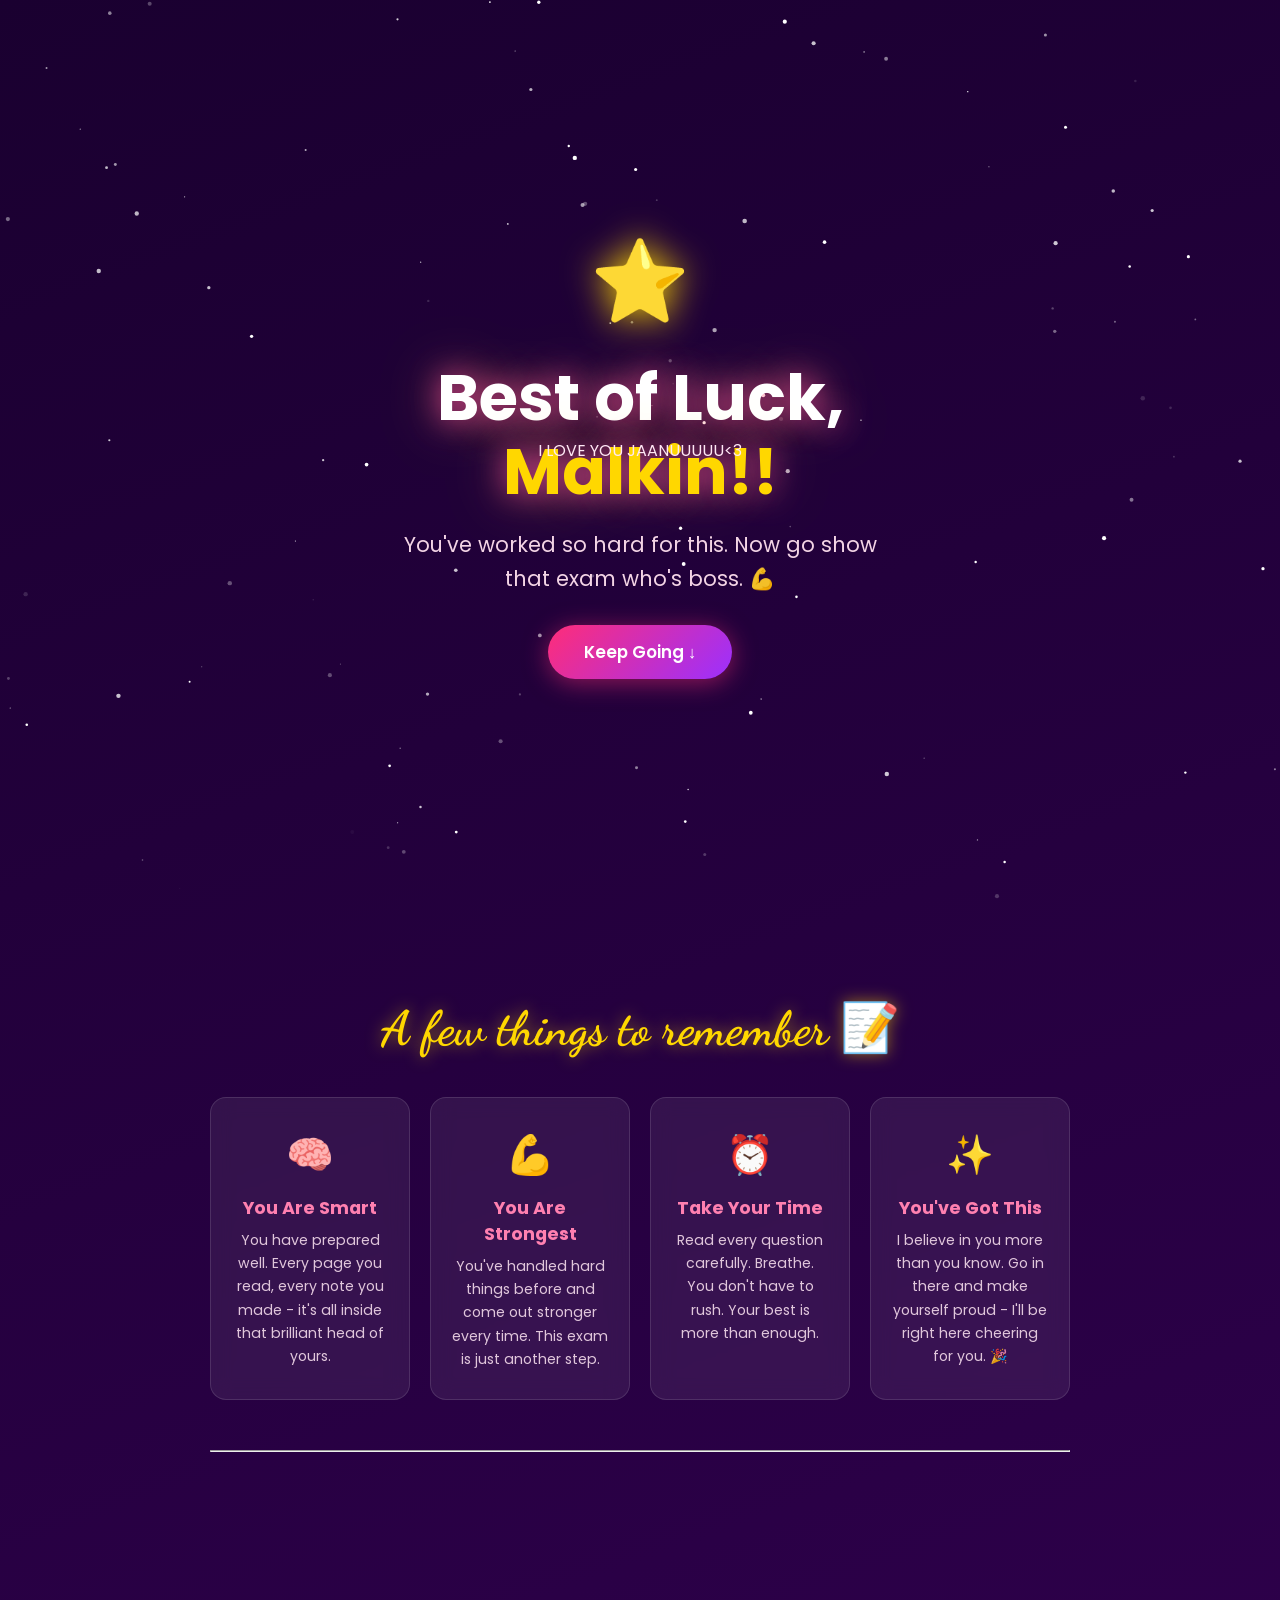
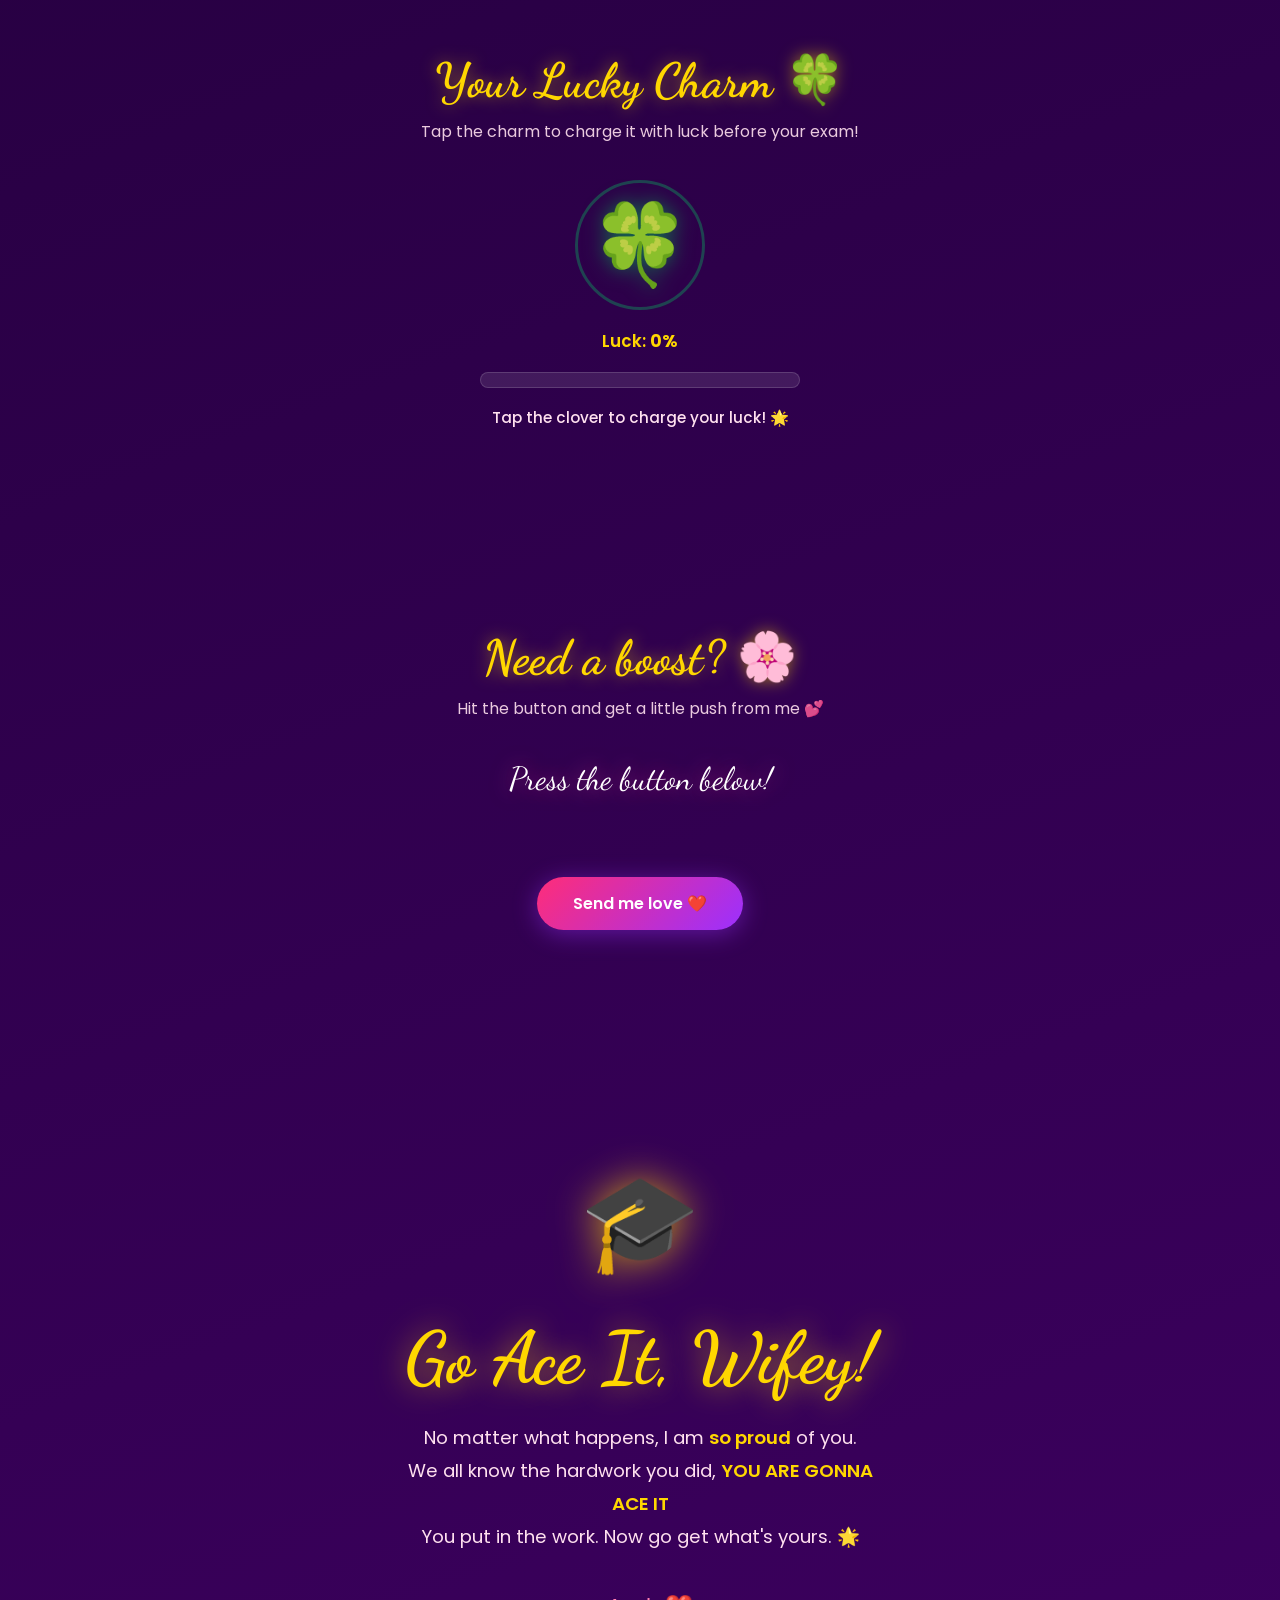
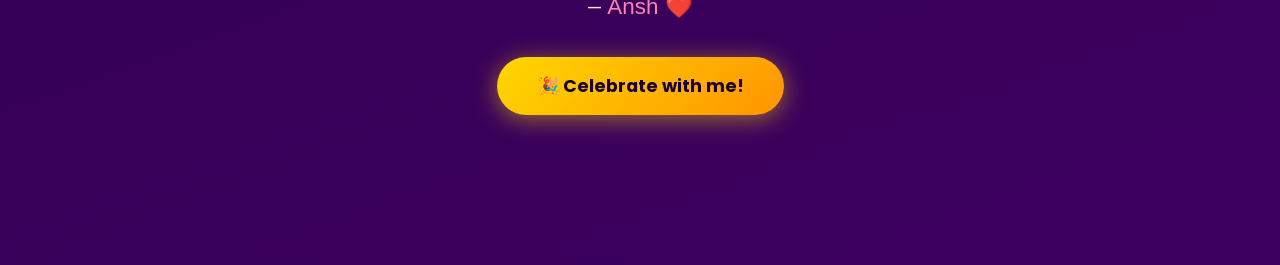
==== best.html @ 05c7c877 "SORRY DEVIJI🥺" ====
<!DOCTYPE html>
<html lang="en">
<head>
  <meta charset="UTF-8"/>
  <meta name="viewport" content="width=device-width, initial-scale=1.0"/>
  <title>Best of Luck, Wifey! 🌟</title>
  <link rel="preconnect" href="https://fonts.googleapis.com">
  <link rel="preconnect" href="https://fonts.gstatic.com" crossorigin>
  <link href="https://fonts.googleapis.com/css2?family=Dancing+Script:wght@600;700&family=Poppins:wght@400;600;700&display=swap" rel="stylesheet">
  <link rel="stylesheet" href="best.css"/>
</head>
<body>

  <canvas id="bgCanvas"></canvas>

  <section class="hero" id="hero">
    <div class="hero-inner">
      <div class="star-burst" aria-hidden="true">⭐</div>
      <h1 class="hero-title">Best of Luck,<br/><span class="wifey-name">Malkin!!</span></h1>
      <p class="hero-sub">You've worked so hard for this. Now go show that exam who's boss. 💪</p>
      <button class="scroll-btn" id="scrollBtn" aria-label="Continue">
        Keep Going ↓
      </button>
    </div>
  </section>

  <section class="cards-section" id="cardsSection">
    <h2 class="section-heading">A few things to remember 📝</h2>
    <div class="cards-grid">

      <div class="card" data-delay="0">
        <div class="card-icon">🧠</div>
        <h3>You Are Smart</h3>
        <p>You have prepared well. Every page you read, every note you made - it's all inside that brilliant head of yours.</p>
      </div>

      <div class="card" data-delay="150">
        <div class="card-icon">💪</div>
        <h3>You Are Strongest</h3>
        <p>You've handled hard things before and come out stronger every time. This exam is just another step.</p>
      </div>

      <div class="card" data-delay="300">
        <div class="card-icon">⏰</div>
        <h3>Take Your Time</h3>
        <p>Read every question carefully. Breathe. You don't have to rush. Your best is more than enough.</p>
      </div>

      <div class="card" data-delay="450">
        <div class="card-icon">✨</div>
        <h3>You've Got This</h3>
        <p>I believe in you more than you know. Go in there and make yourself proud - I'll be right here cheering for you. 🎉</p>
      </div>
    </div><br><br>
    <div class='love'>I LOVE YOU JAANUUUUU<3</div>
    <hr>
  </section>

  <section class="charm-section" id="charmSection">
    <h2 class="section-heading">Your Lucky Charm 🍀</h2>
    <p class="charm-desc">Tap the charm to charge it with luck before your exam!</p>

    <div class="charm-area">
      <button class="charm-btn" id="charmBtn" aria-label="Tap for luck">
        <span class="charm-emoji" id="charmEmoji">🍀</span>
        <span class="charm-ring" id="charmRing"></span>
      </button>
      <p class="charge-label" id="chargeLabel">Luck: <strong id="chargePct">0%</strong></p>
      <div class="charge-bar-wrap">
        <div class="charge-bar" id="chargeBar"></div>
      </div>
      <p class="charge-msg" id="chargeMsg">Tap the clover to charge your luck! 🌟</p>
    </div>
  </section>

  <section class="affirmation-section" id="affirmSection">
    <h2 class="section-heading">Need a boost? 🌸</h2>
    <p class="affirmation-desc">Hit the button and get a little push from me 💕</p>

    <div class="affirmation-box">
      <p class="affirmation-text" id="affirmText">Press the button below!</p>
      <button class="affirmation-btn" id="affirmBtn">Send me love ❤️</button>
    </div>
  </section>

  <section class="sendoff-section" id="sendoffSection">
    <div class="sendoff-inner">
      <div class="sendoff-emoji" aria-hidden="true">🎓</div>
      <h2 class="sendoff-title">Go Ace It, Wifey!</h2>
      <p class="sendoff-msg">
        No matter what happens, I am <em>so proud</em> of you.<br/>
        We all know the hardwork you did, <em>YOU ARE GONNA ACE IT</em><br/>
        You put in the work. Now go get what's yours. 🌟<br/><br/>
        — <span class="ansh-sign">Ansh ❤️</span>
      </p>
      <button class="confetti-btn" id="confettiBtn">🎉 Celebrate with me!</button>
    </div>
  </section>

  <canvas id="confettiCanvas"></canvas>

  <script src="best.js"></script>
</body>
</html>
---- best.css ----
*, *::before, *::after { box-sizing: border-box; margin: 0; padding: 0; }

:root {
  --pink:       #ff2d78;
  --pink-light: #ff80b0;
  --pink-pale:  #ffe0ef;
  --gold:       #ffd700;
  --purple:     #9b30ff;
  --bg-from:    #1a0030;
  --bg-to:      #3d0060;
  --white:      #ffffff;
  --text-light: #ffe8f5;
  --card-bg:    rgba(255,255,255,0.07);
  --radius:     16px;
  --transition: 0.3s cubic-bezier(0.16,1,0.3,1);
}

html { scroll-behavior: smooth; }

body {
  font-family: 'Poppins', sans-serif;
  background: linear-gradient(160deg, var(--bg-from), var(--bg-to));
  min-height: 100vh;
  color: var(--text-light);
  overflow-x: hidden;
}

#bgCanvas {
  position: fixed;
  inset: 0;
  width: 100%; height: 100%;
  pointer-events: none;
  z-index: 0;
}

section {
  position: relative;
  z-index: 1;
}

.hero {
  min-height: 100vh;
  display: flex;
  align-items: center;
  justify-content: center;
  text-align: center;
  padding: 40px 20px;
}

.hero-inner {
  display: flex;
  flex-direction: column;
  align-items: center;
  gap: 20px;
}

.star-burst {
  font-size: clamp(3rem, 12vw, 5rem);
  animation: starSpin 4s linear infinite;
  display: inline-block;
  filter: drop-shadow(0 0 18px gold);
}

@keyframes starSpin {
  0%   { transform: rotate(0deg) scale(1); }
  50%  { transform: rotate(180deg) scale(1.2); }
  100% { transform: rotate(360deg) scale(1); }
}

.hero-title {
  font-family: 'Dancing Script', ;
  font-size: clamp(1.8rem, 5vw, 5.5rem);
  font-weight: 700;
  line-height: 1.15;
  color: var(--white);
  text-shadow: 0 0 30px rgba(255,80,160,0.8), 0 0 60px rgba(255,215,0,0.4);
  animation: titleGlow 3s ease-in-out infinite alternate;
}

.love {
  position: fixed;
  top: 50%;
  left: 50%;
  transform: translate(-50%, -50%);
  z-index: 10;
  display: flex;
  justify-content: center;
  align-items: center;
  text-align: center;
  pointer-events: none;
  animation: heartbeat 1.2s ease-in-out infinite;
}

@keyframes heartbeat {
  0%   { transform: translate(-50%, -50%) scale(1);    }
  14%  { transform: translate(-50%, -50%) scale(1.18); }
  28%  { transform: translate(-50%, -50%) scale(1);    }
  42%  { transform: translate(-50%, -50%) scale(1.12); }
  70%  { transform: translate(-50%, -50%) scale(1);    }
  100% { transform: translate(-50%, -50%) scale(1);    }
}

@keyframes titleGlow {
  from { text-shadow: 0 0 20px rgba(255,80,160,0.7), 0 0 40px rgba(255,215,0,0.3); }
  to   { text-shadow: 0 0 40px rgba(255,80,160,1),   0 0 80px rgba(255,215,0,0.7); }
}

.wifey-name {
  color: var(--gold);
  display: block;
}

.hero-sub {
  font-size: clamp(1rem, 3.5vw, 1.3rem);
  color: var(--pink-pale);
  max-width: 520px;
  line-height: 1.6;
  opacity: 0.95;
}

.scroll-btn {
  margin-top: 10px;
  background: linear-gradient(135deg, var(--pink), var(--purple));
  color: white;
  border: none;
  border-radius: 50px;
  padding: 14px 36px;
  font-size: 1.05rem;
  font-family: 'Poppins', sans-serif;
  font-weight: 600;
  cursor: pointer;
  box-shadow: 0 4px 24px rgba(255,45,120,0.5);
  transition: transform var(--transition), box-shadow var(--transition);
  animation: btnBounce 2s ease-in-out infinite;
}

@keyframes btnBounce {
  0%,100% { transform: translateY(0); }
  50%      { transform: translateY(-6px); }
}

.scroll-btn:hover, .scroll-btn:active {
  transform: scale(1.08) translateY(-3px);
  box-shadow: 0 8px 32px rgba(255,45,120,0.7);
}

/* ══ SECTION HEADING ══ */
.section-heading {
  font-family: 'Dancing Script', cursive;
  font-size: clamp(2rem, 6vw, 3rem);
  text-align: center;
  color: var(--gold);
  text-shadow: 0 0 16px rgba(255,215,0,0.5);
  margin-bottom: 10px;
}

/* ══ CARDS SECTION ══ */
.cards-section {
  padding: clamp(60px,10vw,100px) 20px;
  max-width: 900px;
  margin: 0 auto;
  text-align: center;
}

.cards-grid {
  display: grid;
  grid-template-columns: repeat(auto-fill, minmax(min(200px,100%), 1fr));
  gap: 20px;
  margin-top: 40px;
}

.card {
  background: var(--card-bg);
  border: 1px solid rgba(255,255,255,0.12);
  border-radius: var(--radius);
  padding: 28px 20px;
  backdrop-filter: blur(10px);
  transition: transform var(--transition), box-shadow var(--transition), border-color var(--transition);
  opacity: 0;
  transform: translateY(30px);
  cursor: default;
}

.card.visible {
  opacity: 1;
  transform: translateY(0);
  transition: opacity 0.6s ease, transform 0.6s ease, box-shadow var(--transition), border-color var(--transition);
}

.card:hover {
  transform: translateY(-8px) scale(1.03);
  box-shadow: 0 12px 40px rgba(255,45,120,0.35);
  border-color: rgba(255,45,120,0.5);
}

.card-icon {
  font-size: 2.4rem;
  margin-bottom: 12px;
  display: block;
  animation: iconFloat 3s ease-in-out infinite alternate;
}

@keyframes iconFloat {
  from { transform: translateY(0); }
  to   { transform: translateY(-5px); }
}

.card h3 {
  font-size: 1.1rem;
  font-weight: 700;
  color: var(--pink-light);
  margin-bottom: 8px;
}

.card p {
  font-size: 0.88rem;
  line-height: 1.65;
  color: rgba(255,230,245,0.85);
  max-width: 100%;
}

/* ══ CHARM SECTION ══ */
.charm-section {
  padding: clamp(60px,10vw,100px) 20px;
  text-align: center;
}

.charm-desc {
  color: var(--pink-pale);
  font-size: 1rem;
  margin-bottom: 36px;
  opacity: 0.9;
}

.charm-area {
  display: flex;
  flex-direction: column;
  align-items: center;
  gap: 18px;
}

.charm-btn {
  position: relative;
  background: none;
  border: none;
  cursor: pointer;
  width: 130px;
  height: 130px;
  display: flex;
  align-items: center;
  justify-content: center;
  border-radius: 50%;
  transition: transform 0.15s;
}

.charm-btn:active { transform: scale(0.92); }

.charm-emoji {
  font-size: 5rem;
  display: block;
  z-index: 1;
  position: relative;
  transition: filter 0.3s;
  filter: drop-shadow(0 0 10px rgba(0,200,80,0.5));
  animation: charmSway 4s ease-in-out infinite;
}

@keyframes charmSway {
  0%,100% { transform: rotate(-5deg); }
  50%      { transform: rotate(5deg); }
}

.charm-ring {
  position: absolute;
  inset: 0;
  border-radius: 50%;
  border: 3px solid rgba(0,220,100,0.3);
  animation: charmRingPulse 2s ease-in-out infinite;
}

@keyframes charmRingPulse {
  0%,100% { transform: scale(1);   opacity: 0.4; }
  50%      { transform: scale(1.2); opacity: 0.8; }
}

.charge-label {
  font-size: 1.05rem;
  color: var(--gold);
  font-weight: 600;
}

.charge-bar-wrap {
  width: min(320px, 80vw);
  height: 16px;
  background: rgba(255,255,255,0.1);
  border-radius: 50px;
  overflow: hidden;
  border: 1px solid rgba(255,255,255,0.15);
}

.charge-bar {
  height: 100%;
  width: 0%;
  background: linear-gradient(90deg, #00e676, #ffde03, #ff2d78);
  border-radius: 50px;
  transition: width 0.35s cubic-bezier(0.16,1,0.3,1);
  box-shadow: 0 0 10px rgba(0,230,118,0.6);
}

.charge-msg {
  font-size: 0.95rem;
  color: var(--pink-pale);
  min-height: 1.5em;
  font-weight: 500;
  transition: color 0.3s;
}

/* ══ AFFIRMATION SECTION ══ */
.affirmation-section {
  padding: clamp(60px,10vw,100px) 20px;
  text-align: center;
}

.affirmation-desc {
  color: var(--pink-pale);
  font-size: 1rem;
  margin-bottom: 36px;
  opacity: 0.9;
}

.affirmation-box {
  display: flex;
  flex-direction: column;
  align-items: center;
  gap: 24px;
}

.affirmation-text {
  font-family: 'Dancing Script', cursive;
  font-size: clamp(1.4rem, 5vw, 2rem);
  color: var(--white);
  max-width: 500px;
  min-height: 3em;
  line-height: 1.4;
  text-shadow: 0 0 20px rgba(255,80,160,0.5);
  transition: opacity 0.4s, transform 0.4s;
}

.affirmation-text.fade {
  opacity: 0;
  transform: scale(0.95);
}

.affirmation-btn {
  background: linear-gradient(135deg, #ff2d78, #9b30ff);
  color: white;
  border: none;
  border-radius: 50px;
  padding: 14px 36px;
  font-size: 1rem;
  font-family: 'Poppins', sans-serif;
  font-weight: 600;
  cursor: pointer;
  box-shadow: 0 4px 24px rgba(155,48,255,0.45);
  transition: transform var(--transition), box-shadow var(--transition);
}

.affirmation-btn:hover {
  transform: scale(1.07);
  box-shadow: 0 8px 32px rgba(155,48,255,0.65);
}

.affirmation-btn:active { transform: scale(0.96); }

/* ══ SEND-OFF SECTION ══ */
.sendoff-section {
  padding: clamp(80px,12vw,120px) 20px clamp(100px,15vw,150px);
  text-align: center;
}

.sendoff-inner {
  display: flex;
  flex-direction: column;
  align-items: center;
  gap: 20px;
}

.sendoff-emoji {
  font-size: clamp(4rem, 14vw, 6rem);
  animation: capFloat 3s ease-in-out infinite;
  filter: drop-shadow(0 0 20px rgba(255,215,0,0.7));
}

@keyframes capFloat {
  0%,100% { transform: translateY(0) rotate(-5deg); }
  50%      { transform: translateY(-14px) rotate(5deg); }
}

.sendoff-title {
  font-family: 'Dancing Script', cursive;
  font-size: clamp(2.4rem, 8vw, 4.5rem);
  font-weight: 700;
  color: var(--gold);
  text-shadow: 0 0 30px rgba(255,215,0,0.6);
}

.sendoff-msg {
  font-size: clamp(0.95rem, 3vw, 1.15rem);
  line-height: 1.8;
  color: var(--pink-pale);
  max-width: 480px;
}

.sendoff-msg em { color: var(--gold); font-style: normal; font-weight: 600; }

.ansh-sign {
  font-family:Verdana, Geneva, Tahoma, sans-serif;
  font-size: 1.4rem;
  color: var(--pink-light);
}

.confetti-btn {
  margin-top: 10px;
  background: linear-gradient(135deg, var(--gold), #ff9500);
  color: #1a0030;
  border: none;
  border-radius: 50px;
  padding: 16px 40px;
  font-size: 1.1rem;
  font-family: 'Poppins', sans-serif;
  font-weight: 700;
  cursor: pointer;
  box-shadow: 0 4px 24px rgba(255,215,0,0.5);
  transition: transform var(--transition), box-shadow var(--transition);
  animation: btnBounce 2.5s ease-in-out infinite;
}

.confetti-btn:hover {
  transform: scale(1.1);
  box-shadow: 0 10px 36px rgba(255,215,0,0.7);
}

.confetti-btn:active { transform: scale(0.95); }

/* ── Confetti canvas ── */
#confettiCanvas {
  position: fixed;
  inset: 0;
  width: 100%; height: 100%;
  pointer-events: none;
  z-index: 999;
  display: none;
}

/* ══ MOBILE ══ */
@media (max-width: 480px) {
  .cards-grid { grid-template-columns: 1fr 1fr; gap: 14px; }
  .card { padding: 20px 14px; }
  .card-icon { font-size: 2rem; }
  .card h3 { font-size: 0.95rem; }
  .card p { font-size: 0.8rem; }
  .charm-btn { width: 110px; height: 110px; }
  .charm-emoji { font-size: 4rem; }
}

@media (max-width: 360px) {
  .cards-grid { grid-template-columns: 1fr; }
}
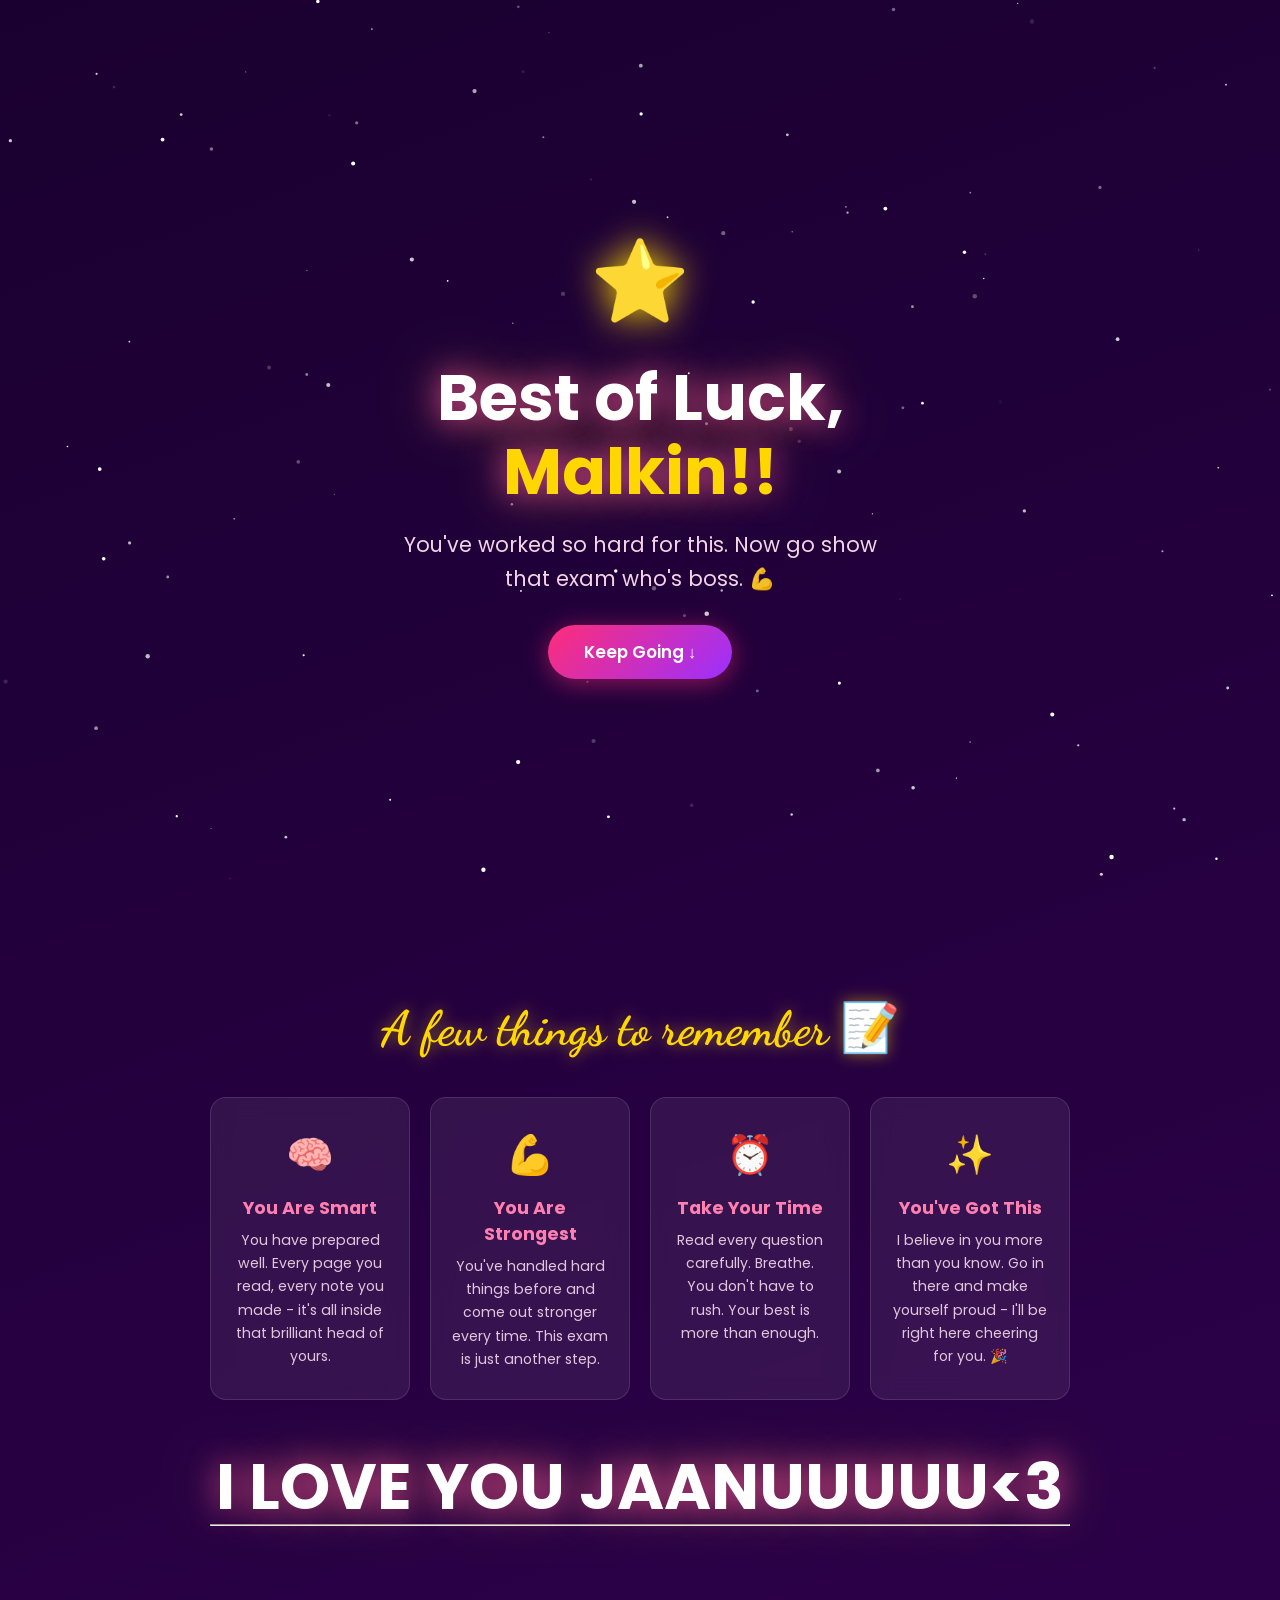
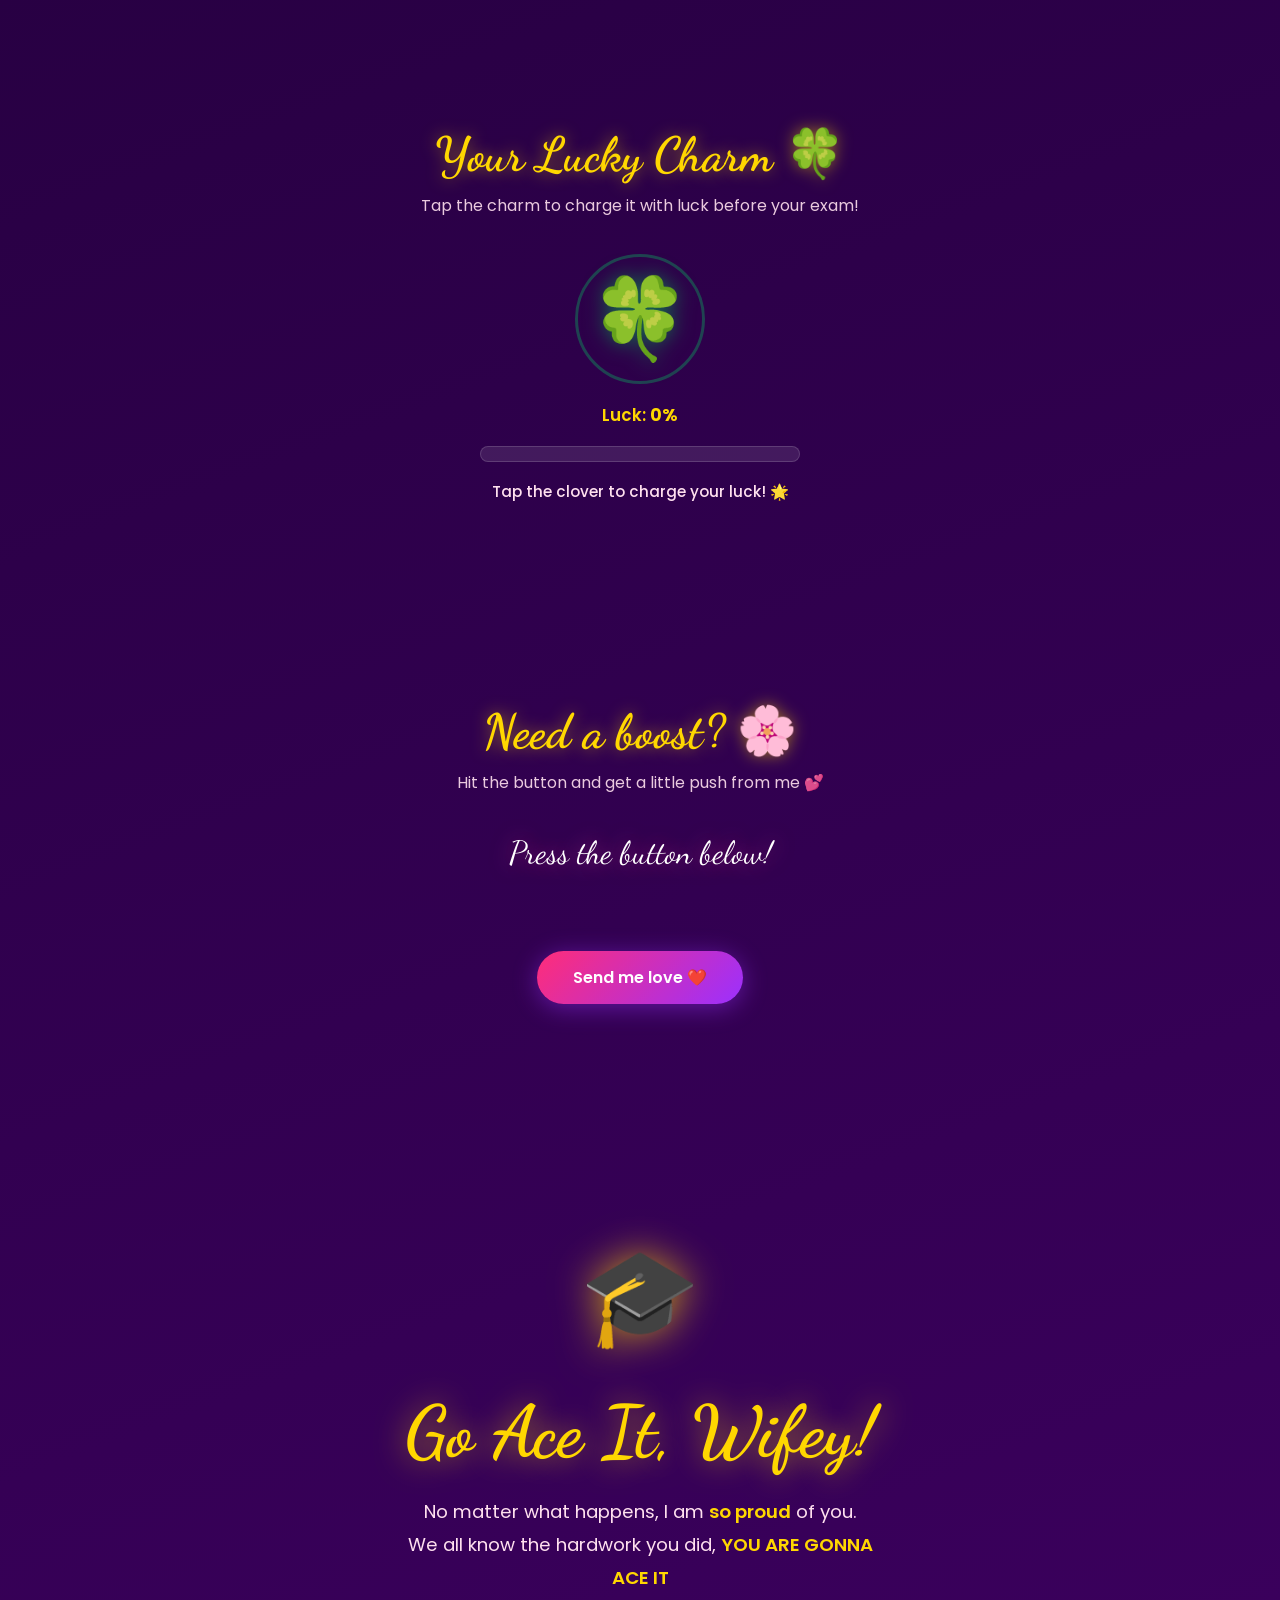
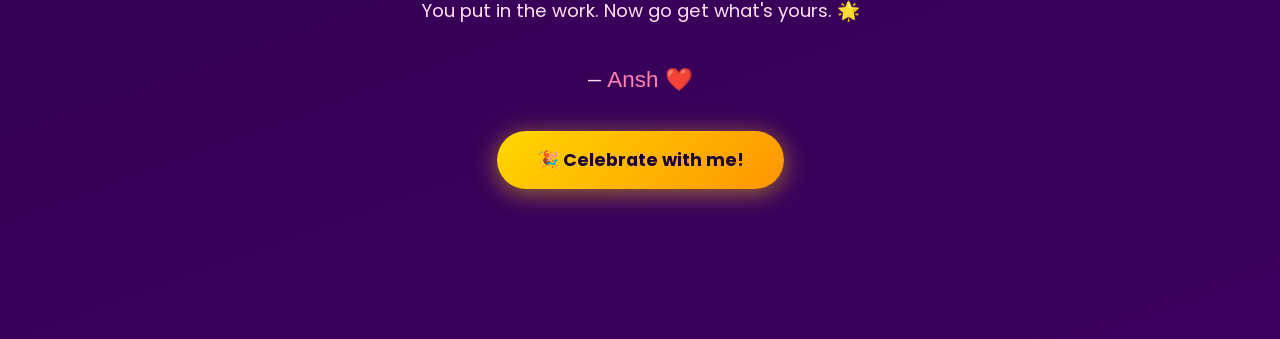
==== commit 8e076aa8: "Update best.html" ====
--- a/best.html
+++ b/best.html
@@ -101,4 +101,4 @@
 
   <script src="best.js"></script>
 </body>
-</html>+</html>
--- a/best.css
+++ b/best.css
@@ -77,27 +77,17 @@
   animation: titleGlow 3s ease-in-out infinite alternate;
 }
 
-.love {
-  position: fixed;
-  top: 50%;
-  left: 50%;
-  transform: translate(-50%, -50%);
-  z-index: 10;
-  display: flex;
+.love{
+  font-family: 'Dancing Script', ;
+  font-size: clamp(1.8rem, 5vw, 5.5rem);
+  font-weight: 700;
+  line-height: 1.15;
+  display: flex;
+  align-items: center;
   justify-content: center;
-  align-items: center;
-  text-align: center;
-  pointer-events: none;
-  animation: heartbeat 1.2s ease-in-out infinite;
-}
-
-@keyframes heartbeat {
-  0%   { transform: translate(-50%, -50%) scale(1);    }
-  14%  { transform: translate(-50%, -50%) scale(1.18); }
-  28%  { transform: translate(-50%, -50%) scale(1);    }
-  42%  { transform: translate(-50%, -50%) scale(1.12); }
-  70%  { transform: translate(-50%, -50%) scale(1);    }
-  100% { transform: translate(-50%, -50%) scale(1);    }
+  color: var(--white);
+  text-shadow: 0 0 30px rgba(255,80,160,0.8), 0 0 60px rgba(255,215,0,0.4);
+  animation: titleGlow 3s ease-in-out infinite alternate;
 }
 
 @keyframes titleGlow {
@@ -144,7 +134,6 @@
   box-shadow: 0 8px 32px rgba(255,45,120,0.7);
 }
 
-/* ══ SECTION HEADING ══ */
 .section-heading {
   font-family: 'Dancing Script', cursive;
   font-size: clamp(2rem, 6vw, 3rem);
@@ -154,7 +143,6 @@
   margin-bottom: 10px;
 }
 
-/* ══ CARDS SECTION ══ */
 .cards-section {
   padding: clamp(60px,10vw,100px) 20px;
   max-width: 900px;
@@ -219,7 +207,6 @@
   max-width: 100%;
 }
 
-/* ══ CHARM SECTION ══ */
 .charm-section {
   padding: clamp(60px,10vw,100px) 20px;
   text-align: center;
@@ -315,7 +302,6 @@
   transition: color 0.3s;
 }
 
-/* ══ AFFIRMATION SECTION ══ */
 .affirmation-section {
   padding: clamp(60px,10vw,100px) 20px;
   text-align: center;
@@ -372,7 +358,6 @@
 
 .affirmation-btn:active { transform: scale(0.96); }
 
-/* ══ SEND-OFF SECTION ══ */
 .sendoff-section {
   padding: clamp(80px,12vw,120px) 20px clamp(100px,15vw,150px);
   text-align: center;
@@ -442,7 +427,6 @@
 
 .confetti-btn:active { transform: scale(0.95); }
 
-/* ── Confetti canvas ── */
 #confettiCanvas {
   position: fixed;
   inset: 0;
@@ -452,7 +436,6 @@
   display: none;
 }
 
-/* ══ MOBILE ══ */
 @media (max-width: 480px) {
   .cards-grid { grid-template-columns: 1fr 1fr; gap: 14px; }
   .card { padding: 20px 14px; }
@@ -465,4 +448,4 @@
 
 @media (max-width: 360px) {
   .cards-grid { grid-template-columns: 1fr; }
-}+}
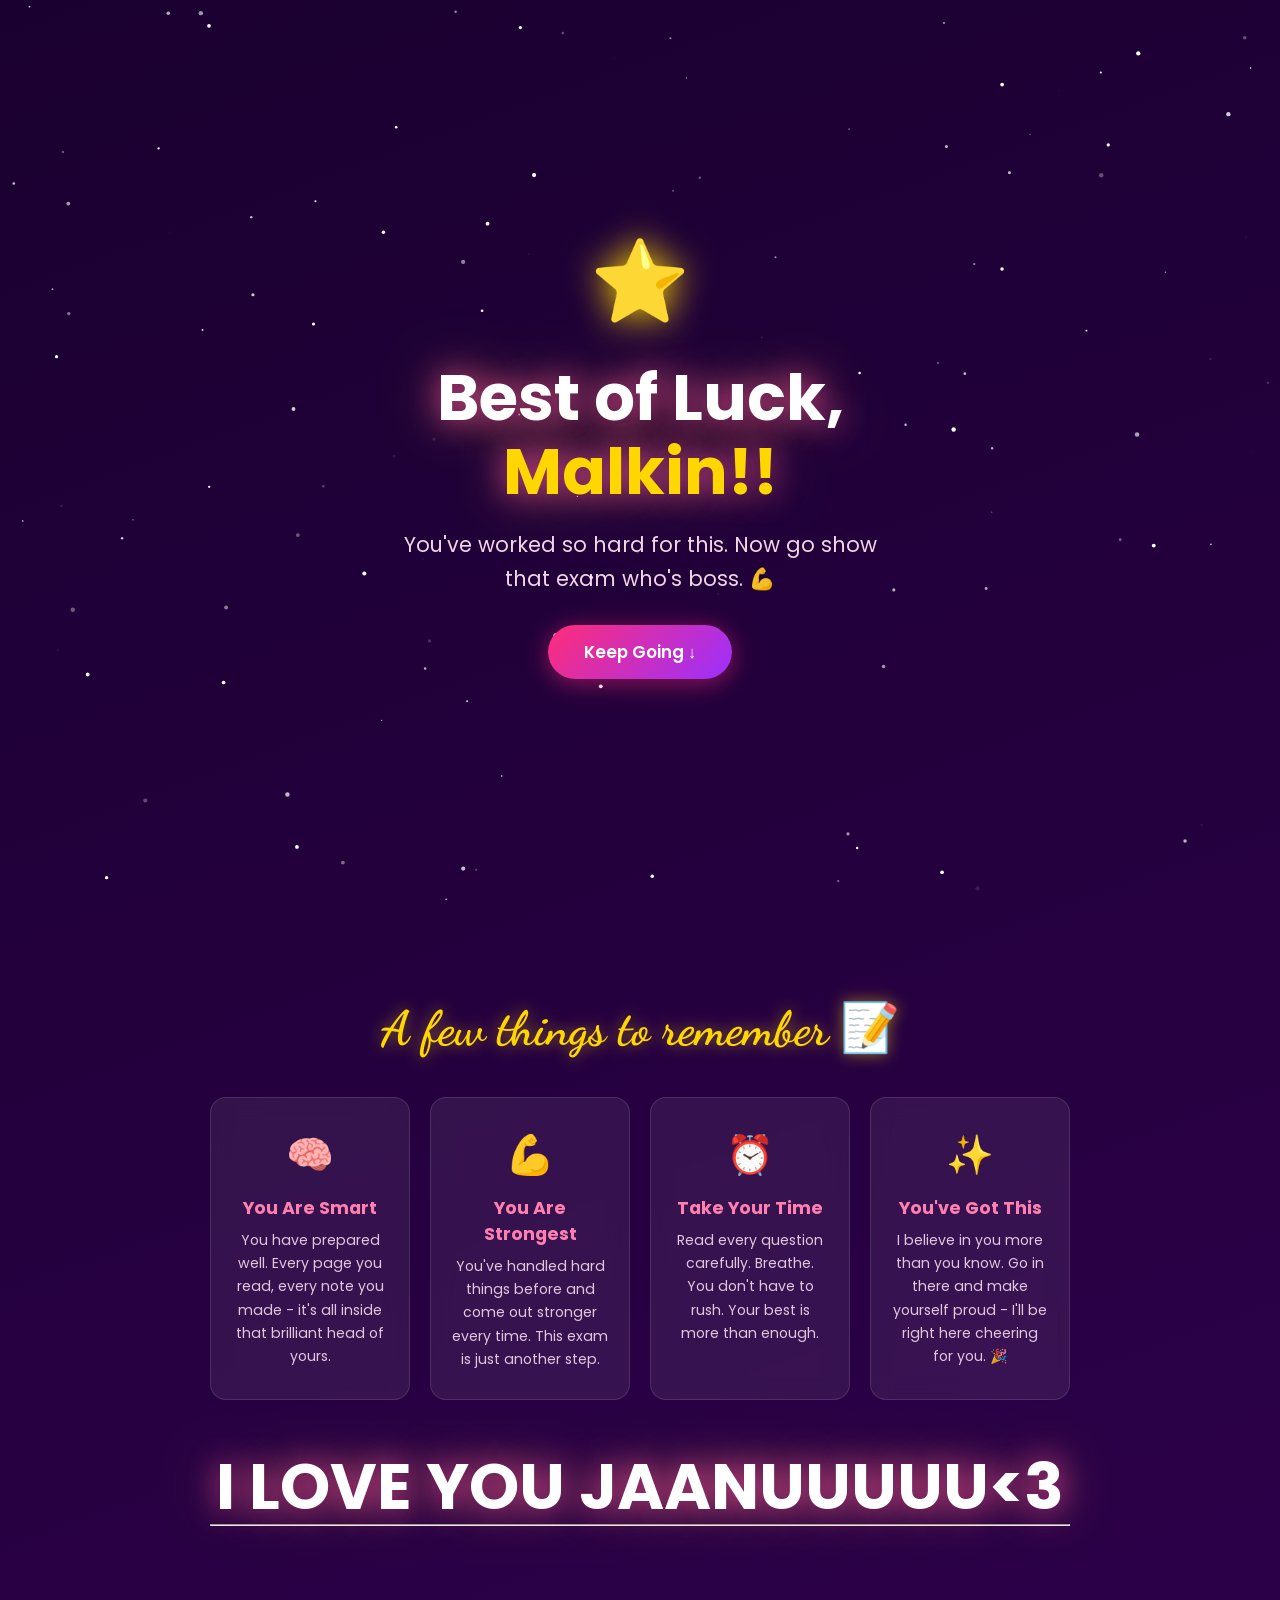
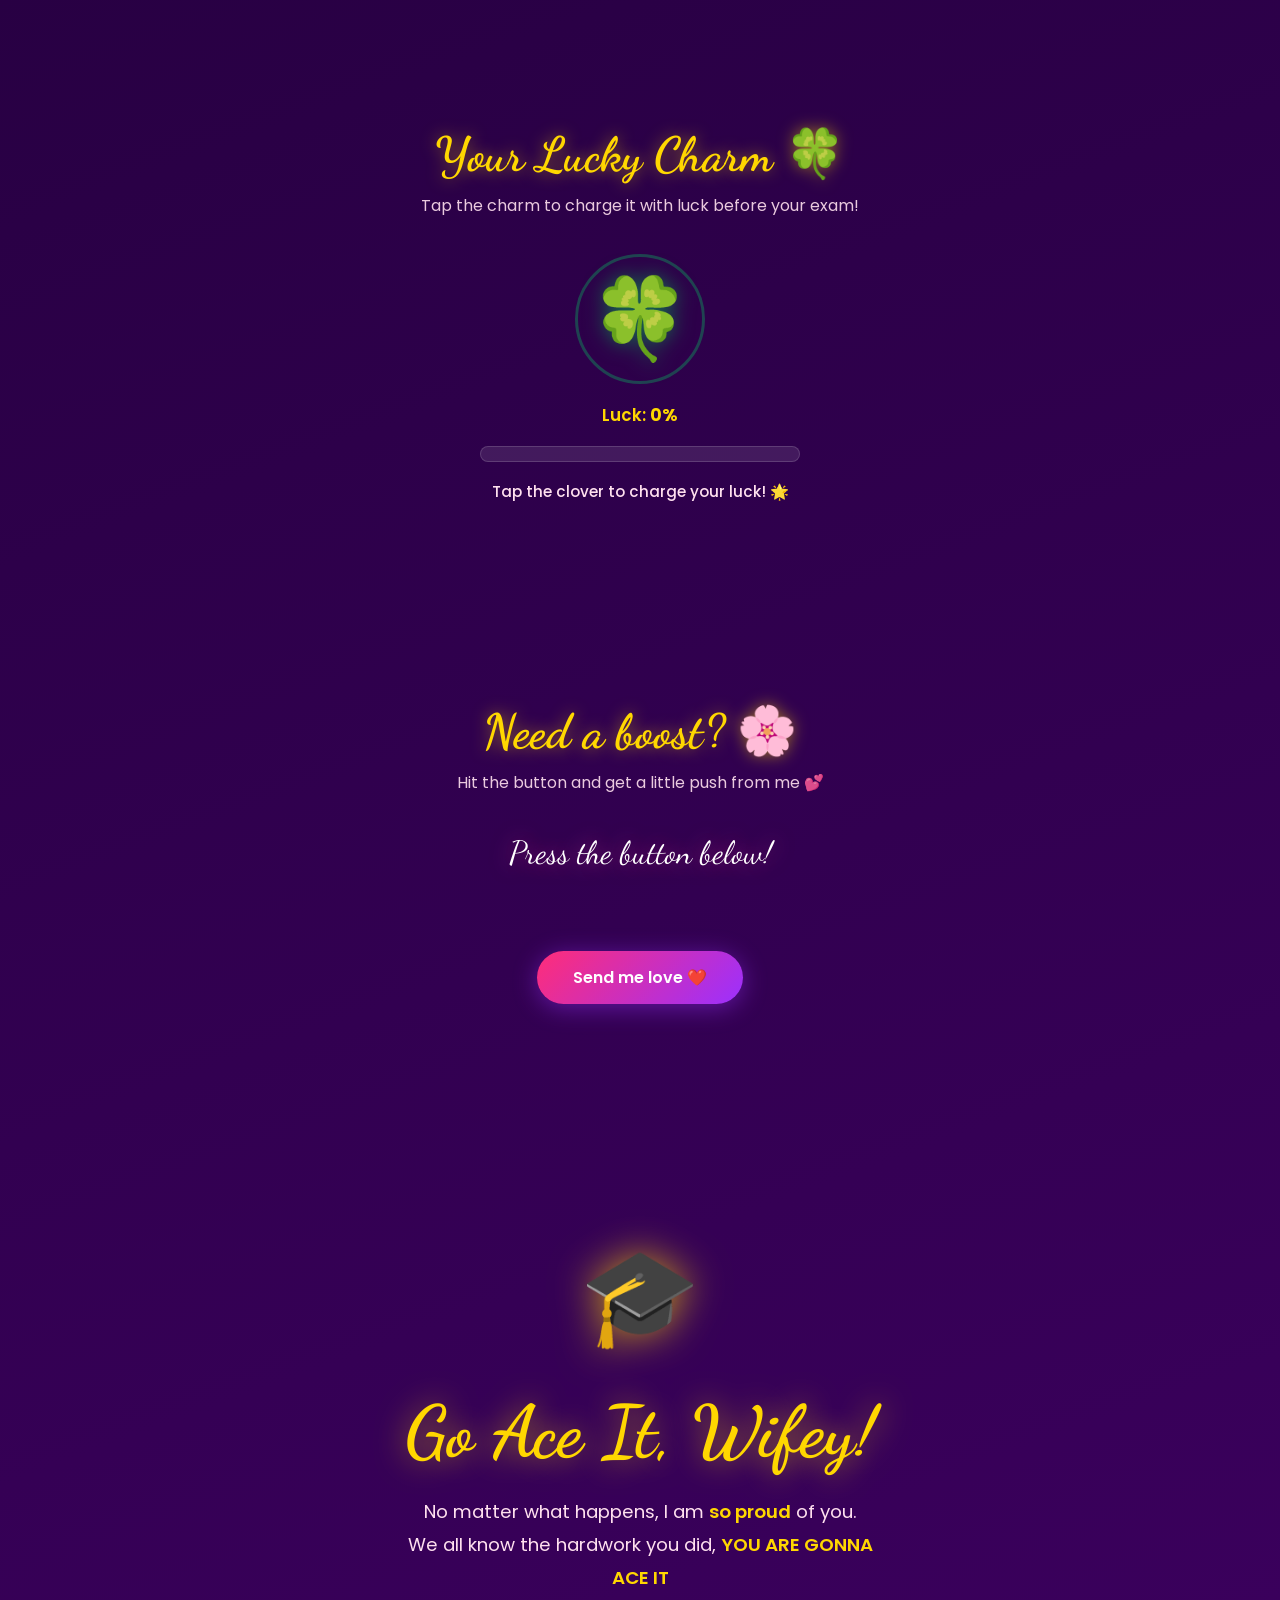
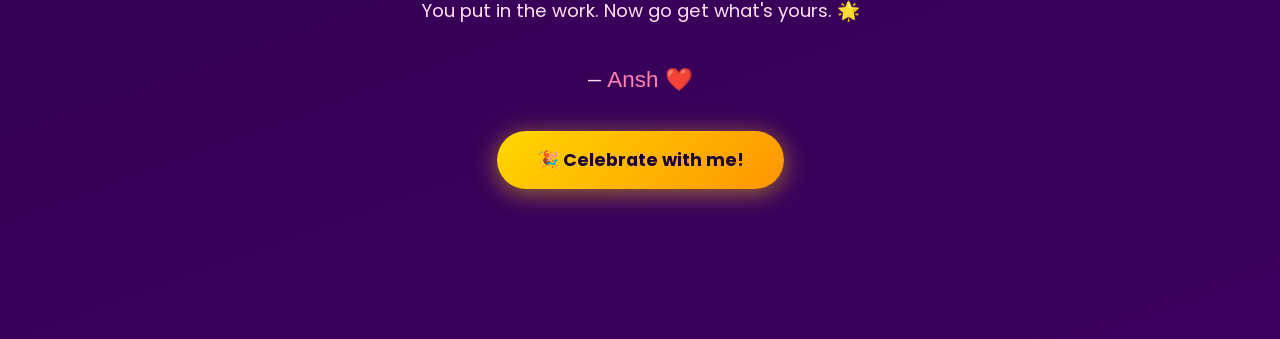
==== commit f99afc24: "Add files via upload" ====
--- a/best.html
+++ b/best.html
@@ -101,4 +101,4 @@
 
   <script src="best.js"></script>
 </body>
-</html>
+</html>
--- a/best.css
+++ b/best.css
@@ -448,4 +448,4 @@
 
 @media (max-width: 360px) {
   .cards-grid { grid-template-columns: 1fr; }
-}
+}
